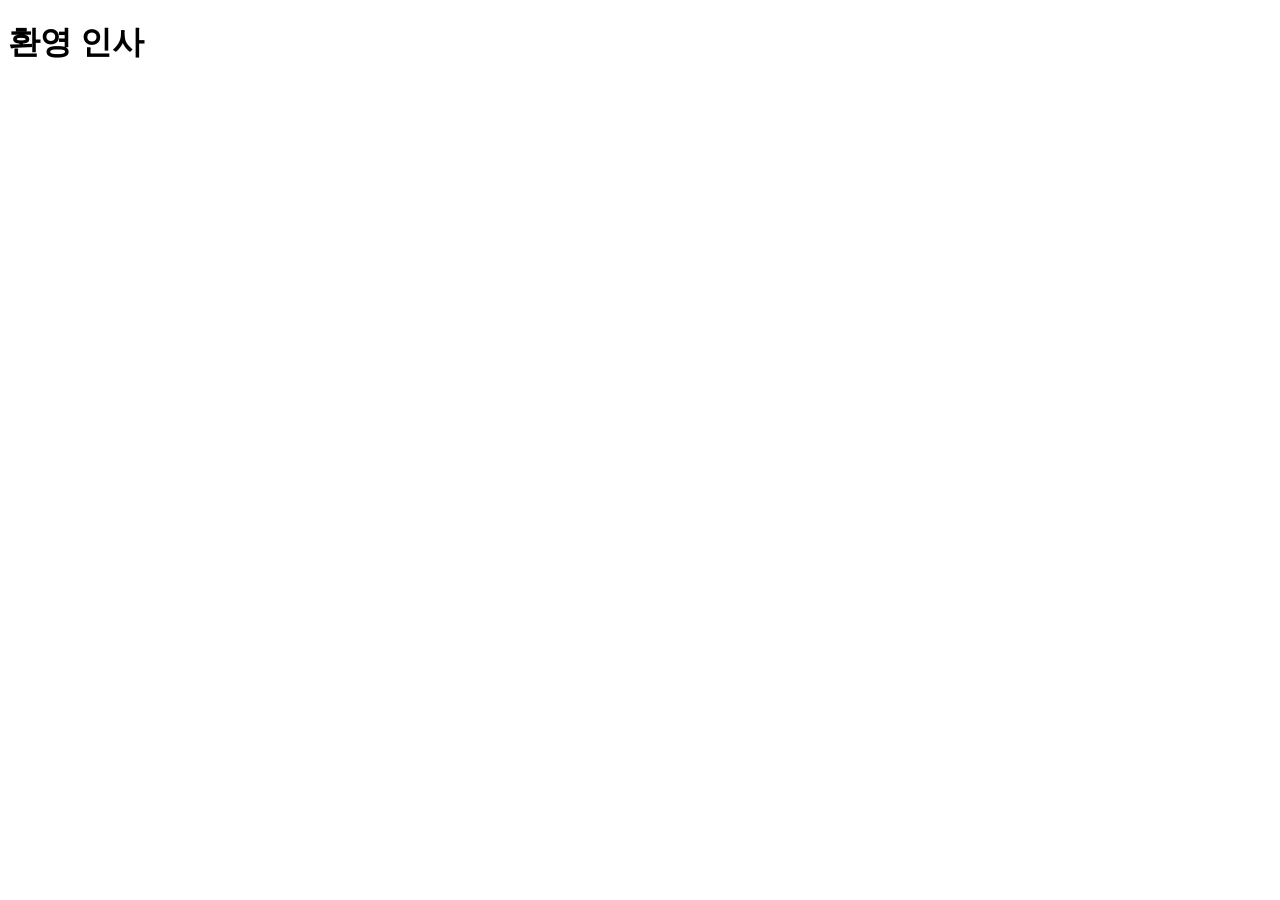
==== index.html @ 379d1c5e "index.html 생성 과제" ====
<!DOCTYPE html>
<html lang="en">
<head>
    <meta charset="UTF-8">
    <meta name="viewport" content="width=device-width, initial-scale=1.0">
    <title>Welcome SKALA</title>
</head>
<body>
    <h1>환영 인사</h1>
</body>
</html>
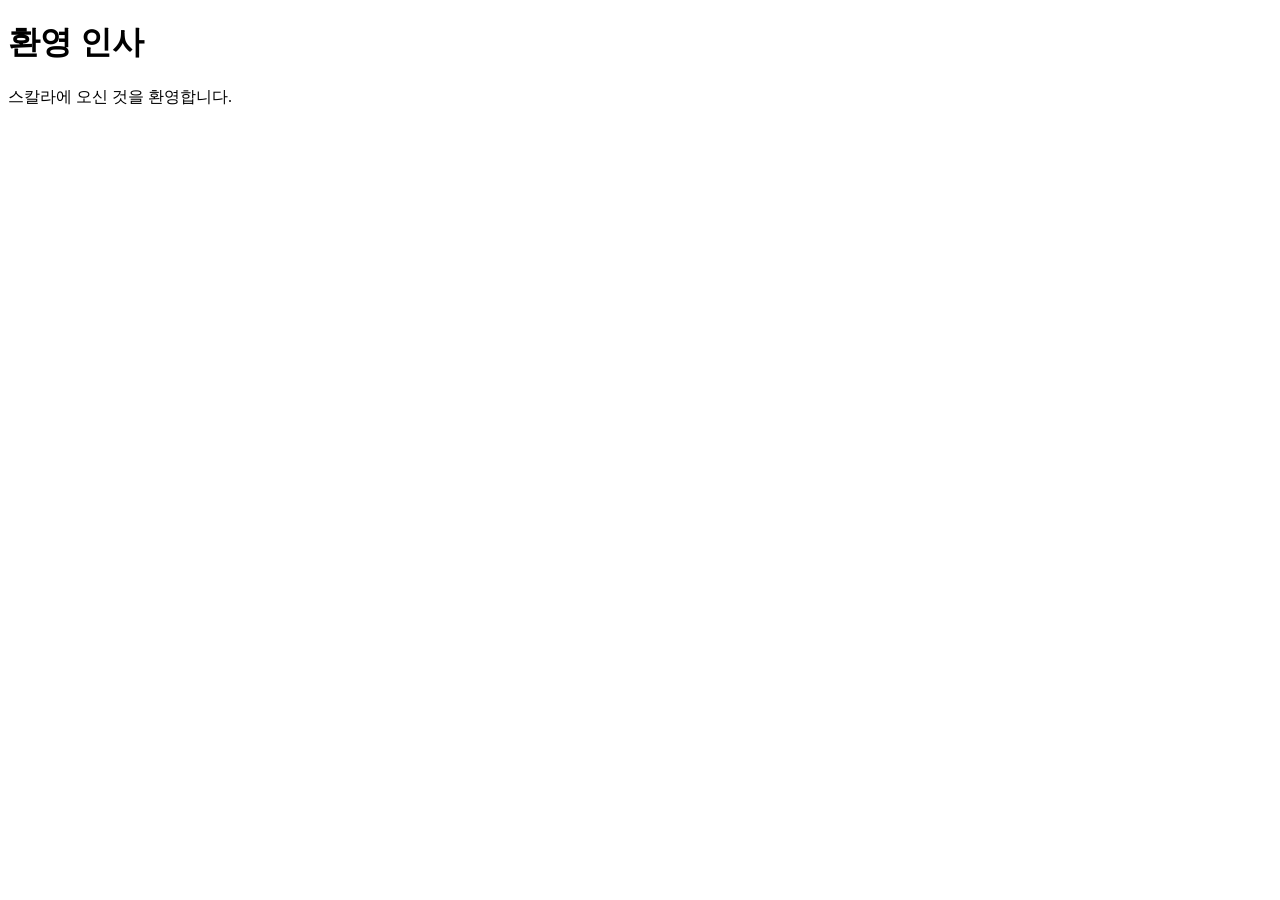
==== commit 0c40dca5: "index.html 과제 완료" ====
--- a/index.html
+++ b/index.html
@@ -7,5 +7,6 @@
 </head>
 <body>
     <h1>환영 인사</h1>
+    <p>스칼라에 오신 것을 환영합니다.</p>
 </body>
 </html>
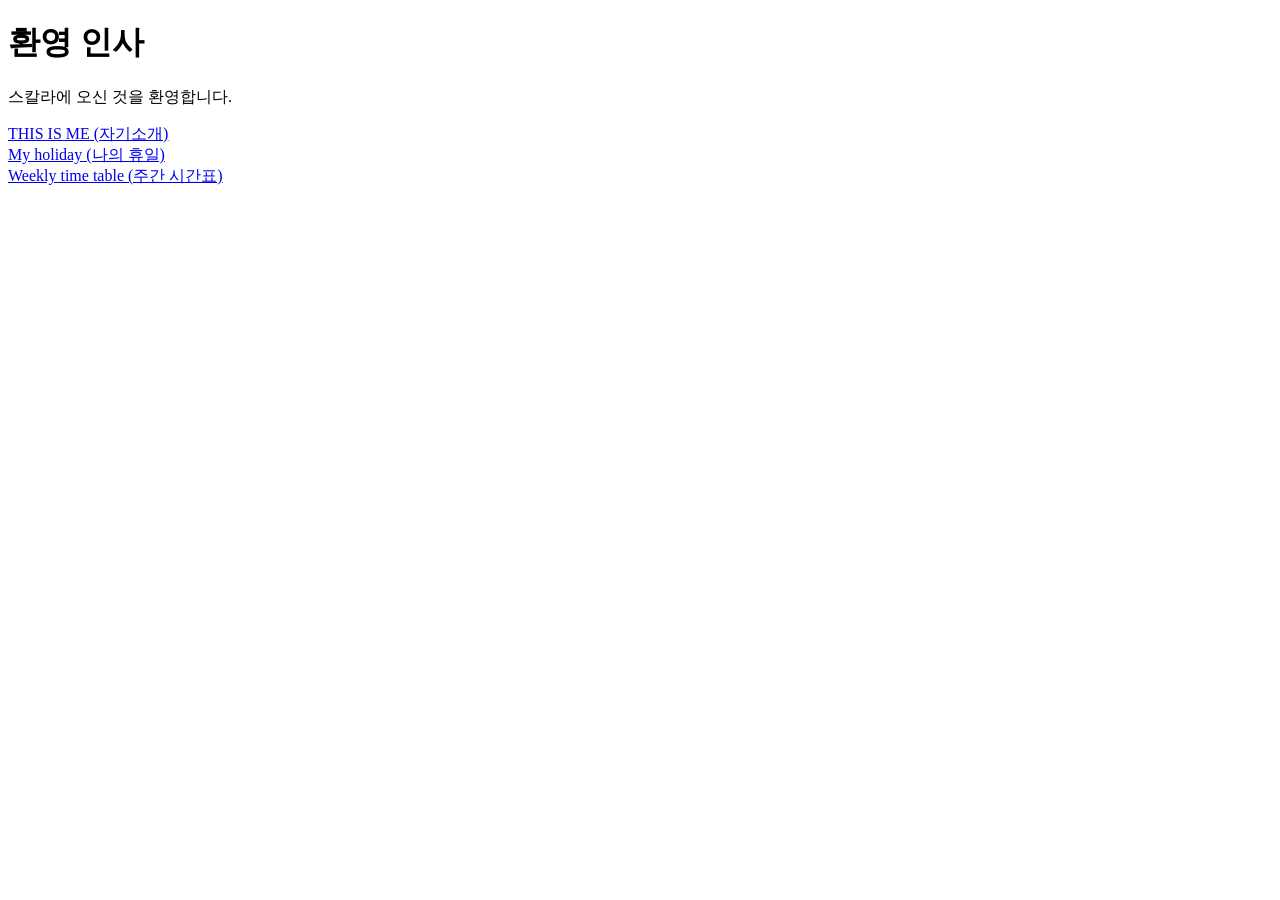
==== commit 7623c41d: "프로필, 시간표, 휴일 제작" ====
--- a/index.html
+++ b/index.html
@@ -8,5 +8,10 @@
 <body>
     <h1>환영 인사</h1>
     <p>스칼라에 오신 것을 환영합니다.</p>
+    <nav>
+    <a href="myProfile.html">THIS IS ME (자기소개) </a><br>
+    <a href="myHoliday.html">My holiday (나의 휴일)</a><br>
+    <a href="myClass.html">Weekly time table (주간 시간표)</a>
+</nav>
 </body>
 </html>
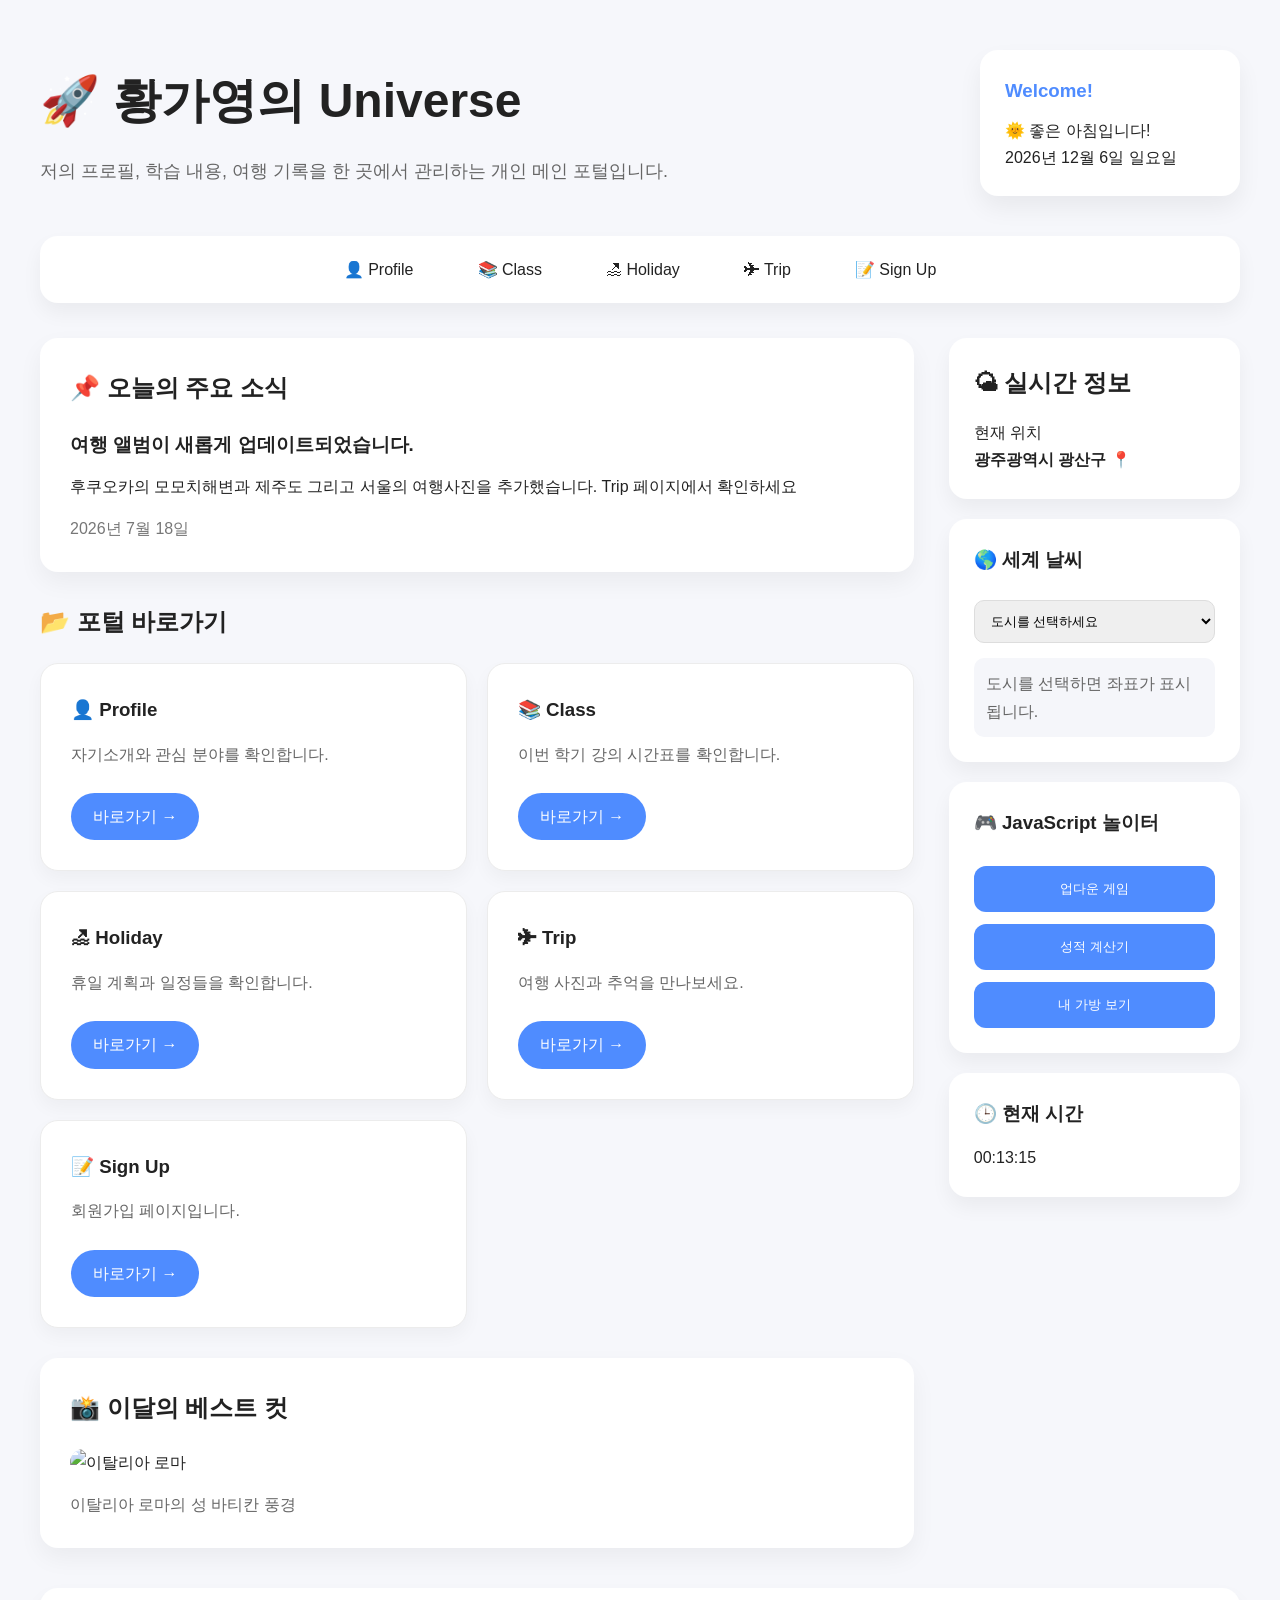
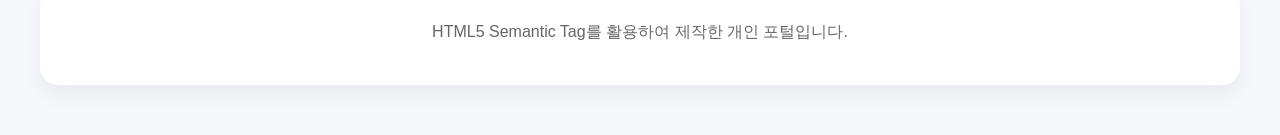
==== commit 283a5a50: "개인 포털 완성 및 수정" ====
--- a/index.html
+++ b/index.html
@@ -1,17 +1,299 @@
 <!DOCTYPE html>
-<html lang="en">
+<html lang="ko">
 <head>
     <meta charset="UTF-8">
     <meta name="viewport" content="width=device-width, initial-scale=1.0">
-    <title>Welcome SKALA</title>
+    <title>황가영의 Universe 🚀</title>
+
+    <link rel="preconnect" href="https://cdn.jsdelivr.net">
+<link href="https://cdn.jsdelivr.net/gh/orioncactus/pretendard/dist/web/static/pretendard.css" rel="stylesheet">
+
+    <link rel="stylesheet" href="css/style(index).css">
 </head>
+
 <body>
-    <h1>환영 인사</h1>
-    <p>스칼라에 오신 것을 환영합니다.</p>
+
+<div class="container">
+
+  
+
+    <header>
+
+        <div class="header-text">
+
+            <h1>🚀 황가영의 Universe</h1>
+
+            <p>
+                저의 프로필, 학습 내용, 여행 기록을 한 곳에서 관리하는
+                개인 메인 포털입니다.
+            </p>
+
+        </div>
+
+        <div class="welcome-card">
+
+            <h3>Welcome!</h3>
+
+            <p id="today"></p>
+
+        </div>
+
+    </header>
+
+
+
     <nav>
-    <a href="myProfile.html">THIS IS ME (자기소개) </a><br>
-    <a href="myHoliday.html">My holiday (나의 휴일)</a><br>
-    <a href="myClass.html">Weekly time table (주간 시간표)</a>
-</nav>
+
+        <ul>
+
+            <li><a href="myProfile.html">👤 Profile</a></li>
+
+            <li><a href="myClass.html">📚 Class</a></li>
+
+            <li><a href="myHoliday.html">🏖 Holiday</a></li>
+
+            <li><a href="myTrip.html">✈ Trip</a></li>
+
+            <li><a href="signUp.html">📝 Sign Up</a></li>
+
+        </ul>
+
+    </nav>
+
+
+
+
+
+    <div class="content-wrapper">
+
+
+
+
+        <main>
+
+
+
+
+            <section class="news">
+
+                <h2>📌 오늘의 주요 소식</h2>
+
+                <article>
+
+                    <h3>여행 앨범이 새롭게 업데이트되었습니다.</h3>
+
+                    <p>
+
+                       후쿠오카의 모모치해변과 제주도 그리고 서울의
+                       여행사진을 추가했습니다. Trip 페이지에서 확인하세요
+
+                    </p>
+
+                    <time datetime="2026-06-11">
+                        2026년 7월 18일
+                    </time>
+
+                </article>
+
+            </section>
+
+
+
+
+
+            <section class="portal">
+
+                <h2>📂 포털 바로가기</h2>
+
+                <div class="card-grid">
+
+                    <div class="portal-card">
+
+                        <h3>👤 Profile</h3>
+
+                        <p>자기소개와 관심 분야를 확인합니다.</p>
+
+                        <a href="myProfile.html">바로가기 →</a>
+
+                    </div>
+
+                    <div class="portal-card">
+
+                        <h3>📚 Class</h3>
+
+                        <p>이번 학기 강의 시간표를 확인합니다.</p>
+
+                        <a href="myClass.html">바로가기 →</a>
+
+                    </div>
+
+                    <div class="portal-card">
+
+                        <h3>🏖 Holiday</h3>
+
+                        <p>휴일 계획과 일정들을 확인합니다.</p>
+
+                        <a href="myHoliday.html">바로가기 →</a>
+
+                    </div>
+
+                    <div class="portal-card">
+
+                        <h3>✈ Trip</h3>
+
+                        <p>여행 사진과 추억을 만나보세요.</p>
+
+                        <a href="myTrip.html">바로가기 →</a>
+
+                    </div>
+
+                    <div class="portal-card">
+
+                        <h3>📝 Sign Up</h3>
+
+                        <p>회원가입 페이지입니다.</p>
+
+                        <a href="signUp.html">바로가기 →</a>
+
+                    </div>
+
+                </div>
+
+            </section>
+
+
+
+
+
+            <section class="gallery">
+
+                <h2>📸 이달의 베스트 컷</h2>
+
+                <figure>
+
+                    <img src="/media/로마.jpg"
+                         alt="이탈리아 로마"
+                         width="100%">
+
+                    <figcaption>
+
+                        이탈리아 로마의 성 바티칸 풍경
+
+                    </figcaption>
+
+                </figure>
+
+            </section>
+
+        </main>
+
+
+        <aside>
+
+
+
+            <section class="info-box">
+
+                <h2>🌤 실시간 정보</h2>
+
+                <p>현재 위치</p>
+
+                <strong>광주광역시 광산구 📍</strong>
+
+            </section>
+
+
+
+            <section class="info-box">
+
+                <h3>🌎 세계 날씨</h3>
+
+                <select id="city-select">
+
+                    <option value="none">도시를 선택하세요</option>
+
+                    <option value="37.56,126.97">
+                        🇰🇷 서울
+                    </option>
+
+                    <option value="35.67,139.65">
+                        🇯🇵 도쿄
+                    </option>
+
+                    <option value="48.85,2.35">
+                        🇫🇷 파리
+                    </option>
+
+                </select>
+
+                <div id="weather-box">
+
+                    도시를 선택하면 좌표가 표시됩니다.
+
+                </div>
+
+            </section>
+
+
+
+            <section class="info-box">
+
+                <h3>🎮 JavaScript 놀이터</h3>
+
+                <button onclick="startGame()">
+                    업다운 게임
+                </button>
+
+                <button onclick="checkGrade()">
+                    성적 계산기
+                </button>
+
+                <button onclick="showMyBag()">
+                    내 가방 보기
+                </button>
+
+            </section>
+
+
+
+            <section class="info-box">
+
+                <h3>🕒 현재 시간</h3>
+
+                <p id="clock"></p>
+
+            </section>
+
+        </aside>
+
+    </div>
+
+
+
+    <footer>
+
+
+        <p>
+
+            HTML5 Semantic Tag를 활용하여 제작한 개인 포털입니다.
+
+        </p>
+
+
+    </footer>
+
+</div>
+
+
+
+<script src="script/upDown.js"></script>
+<script src="script/grade.js"></script>
+<script src="script/bag.js"></script>
+
+
+<script type="module" src="script/realtimeInfo.js"></script>
+
+<script src="script/index.js"></script>
+
 </body>
 </html>
--- a/css/style(index).css
+++ b/css/style(index).css
@@ -0,0 +1,444 @@
+/* ===========================
+   RESET
+=========================== */
+
+*{
+    margin:0;
+    padding:0;
+    box-sizing:border-box;
+     font-family:'Pretendard',sans-serif;
+}
+
+body{
+    font-family:"Pretendard",sans-serif;
+    background:#f6f7fb;
+    color:#222;
+    line-height:1.7;
+}
+
+a{
+    text-decoration:none;
+    color:inherit;
+}
+
+img{
+    display:block;
+}
+
+
+/* ===========================
+   CONTAINER
+=========================== */
+
+.container{
+    width:1200px;
+    margin:50px auto;
+}
+
+
+/* ===========================
+   HEADER
+=========================== */
+
+header{
+
+    display:flex;
+    justify-content:space-between;
+    align-items:center;
+
+    margin-bottom:40px;
+}
+
+.header-text h1{
+
+    font-size:48px;
+
+    margin-bottom:15px;
+}
+
+.header-text p{
+
+    color:#666;
+
+    font-size:18px;
+}
+
+.welcome-card{
+
+    background:white;
+
+    width:260px;
+
+    padding:25px;
+
+    border-radius:18px;
+
+    box-shadow:0 12px 25px rgba(0,0,0,.06);
+
+}
+
+.welcome-card h3{
+
+    margin-bottom:10px;
+
+    color:#4F8CFF;
+}
+
+
+/* ===========================
+   NAV
+=========================== */
+
+nav{
+
+    background:white;
+
+    border-radius:18px;
+
+    box-shadow:0 10px 20px rgba(0,0,0,.05);
+
+    margin-bottom:35px;
+}
+
+nav ul{
+
+    display:flex;
+
+    justify-content:center;
+
+    list-style:none;
+}
+
+nav li{
+
+    padding:20px 10px;
+}
+
+nav a{
+
+    padding:12px 22px;
+
+    border-radius:12px;
+
+    transition:.3s;
+}
+
+nav a:hover{
+
+    background:#4F8CFF;
+
+    color:white;
+}
+
+
+/* ===========================
+   CONTENT
+=========================== */
+
+.content-wrapper{
+
+    display:flex;
+
+    gap:35px;
+}
+
+main{
+
+    flex:3;
+}
+
+aside{
+
+    flex:1;
+}
+
+
+/* ===========================
+   NEWS
+=========================== */
+
+.news{
+
+    background:white;
+
+    border-radius:18px;
+
+    padding:30px;
+
+    margin-bottom:30px;
+
+    box-shadow:0 10px 25px rgba(0,0,0,.05);
+}
+
+.news h2{
+
+    margin-bottom:20px;
+}
+
+.news article h3{
+
+    margin-bottom:12px;
+}
+
+.news time{
+
+    display:block;
+
+    margin-top:15px;
+
+    color:#777;
+}
+
+
+/* ===========================
+   PORTAL CARD
+=========================== */
+
+.portal{
+
+    margin-bottom:30px;
+}
+
+.portal h2{
+
+    margin-bottom:20px;
+}
+
+.card-grid{
+
+    display:grid;
+
+    grid-template-columns:repeat(2,1fr);
+
+    gap:20px;
+}
+
+.portal-card{
+
+    background:white;
+
+    border-radius:18px;
+
+    padding:30px;
+
+    border:1px solid #ececec;
+
+    transition:.3s;
+
+    box-shadow:0 8px 18px rgba(0,0,0,.04);
+}
+
+.portal-card:hover{
+
+    transform:translateY(-8px);
+
+    box-shadow:0 20px 40px rgba(0,0,0,.08);
+
+    border-color:#4F8CFF;
+}
+
+.portal-card h3{
+
+    margin-bottom:15px;
+}
+
+.portal-card p{
+
+    color:#666;
+
+    margin-bottom:25px;
+}
+
+.portal-card a{
+
+    display:inline-block;
+
+    background:#4F8CFF;
+
+    color:white;
+
+    padding:10px 22px;
+
+    border-radius:30px;
+
+    transition:.3s;
+}
+
+.portal-card a:hover{
+
+    background:#111;
+}
+
+
+/* ===========================
+   GALLERY
+=========================== */
+
+.gallery{
+
+    background:white;
+
+    padding:30px;
+
+    border-radius:18px;
+
+    box-shadow:0 10px 25px rgba(0,0,0,.05);
+}
+
+.gallery h2{
+
+    margin-bottom:20px;
+}
+
+.gallery img{
+
+    border-radius:15px;
+
+    margin-bottom:15px;
+}
+
+.gallery figcaption{
+
+    color:#666;
+}
+
+
+/* ===========================
+   ASIDE
+=========================== */
+
+.info-box{
+
+    background:white;
+
+    padding:25px;
+
+    border-radius:18px;
+
+    margin-bottom:20px;
+
+    box-shadow:0 10px 20px rgba(0,0,0,.05);
+}
+
+.info-box h2,
+.info-box h3{
+
+    margin-bottom:15px;
+}
+
+.info-box select{
+
+    width:100%;
+
+    padding:12px;
+
+    border-radius:10px;
+
+    border:1px solid #ddd;
+
+    margin-top:10px;
+
+    margin-bottom:15px;
+}
+
+#weather-box{
+
+    padding:12px;
+
+    background:#f5f6fa;
+
+    border-radius:10px;
+
+    color:#666;
+}
+
+.info-box button{
+
+    width:100%;
+
+    padding:14px;
+
+    border:none;
+
+    background:#4F8CFF;
+
+    color:white;
+
+    border-radius:12px;
+
+    margin-top:12px;
+
+    cursor:pointer;
+
+    transition:.3s;
+}
+
+.info-box button:hover{
+
+    background:#111;
+}
+
+
+/* ===========================
+   FOOTER
+=========================== */
+
+footer{
+
+    margin-top:40px;
+
+    background:white;
+
+    border-radius:18px;
+
+    padding:30px;
+
+    text-align:center;
+
+    color:#666;
+
+    box-shadow:0 10px 20px rgba(0,0,0,.05);
+}
+
+footer p{
+
+    margin-bottom:10px;
+}
+
+
+/* ===========================
+   MOBILE
+=========================== */
+
+@media(max-width:1200px){
+
+.container{
+
+    width:95%;
+}
+
+.content-wrapper{
+
+    flex-direction:column;
+}
+
+header{
+
+    flex-direction:column;
+
+    gap:25px;
+
+    align-items:flex-start;
+}
+
+.card-grid{
+
+    grid-template-columns:1fr;
+}
+
+nav ul{
+
+    flex-wrap:wrap;
+}
+
+}
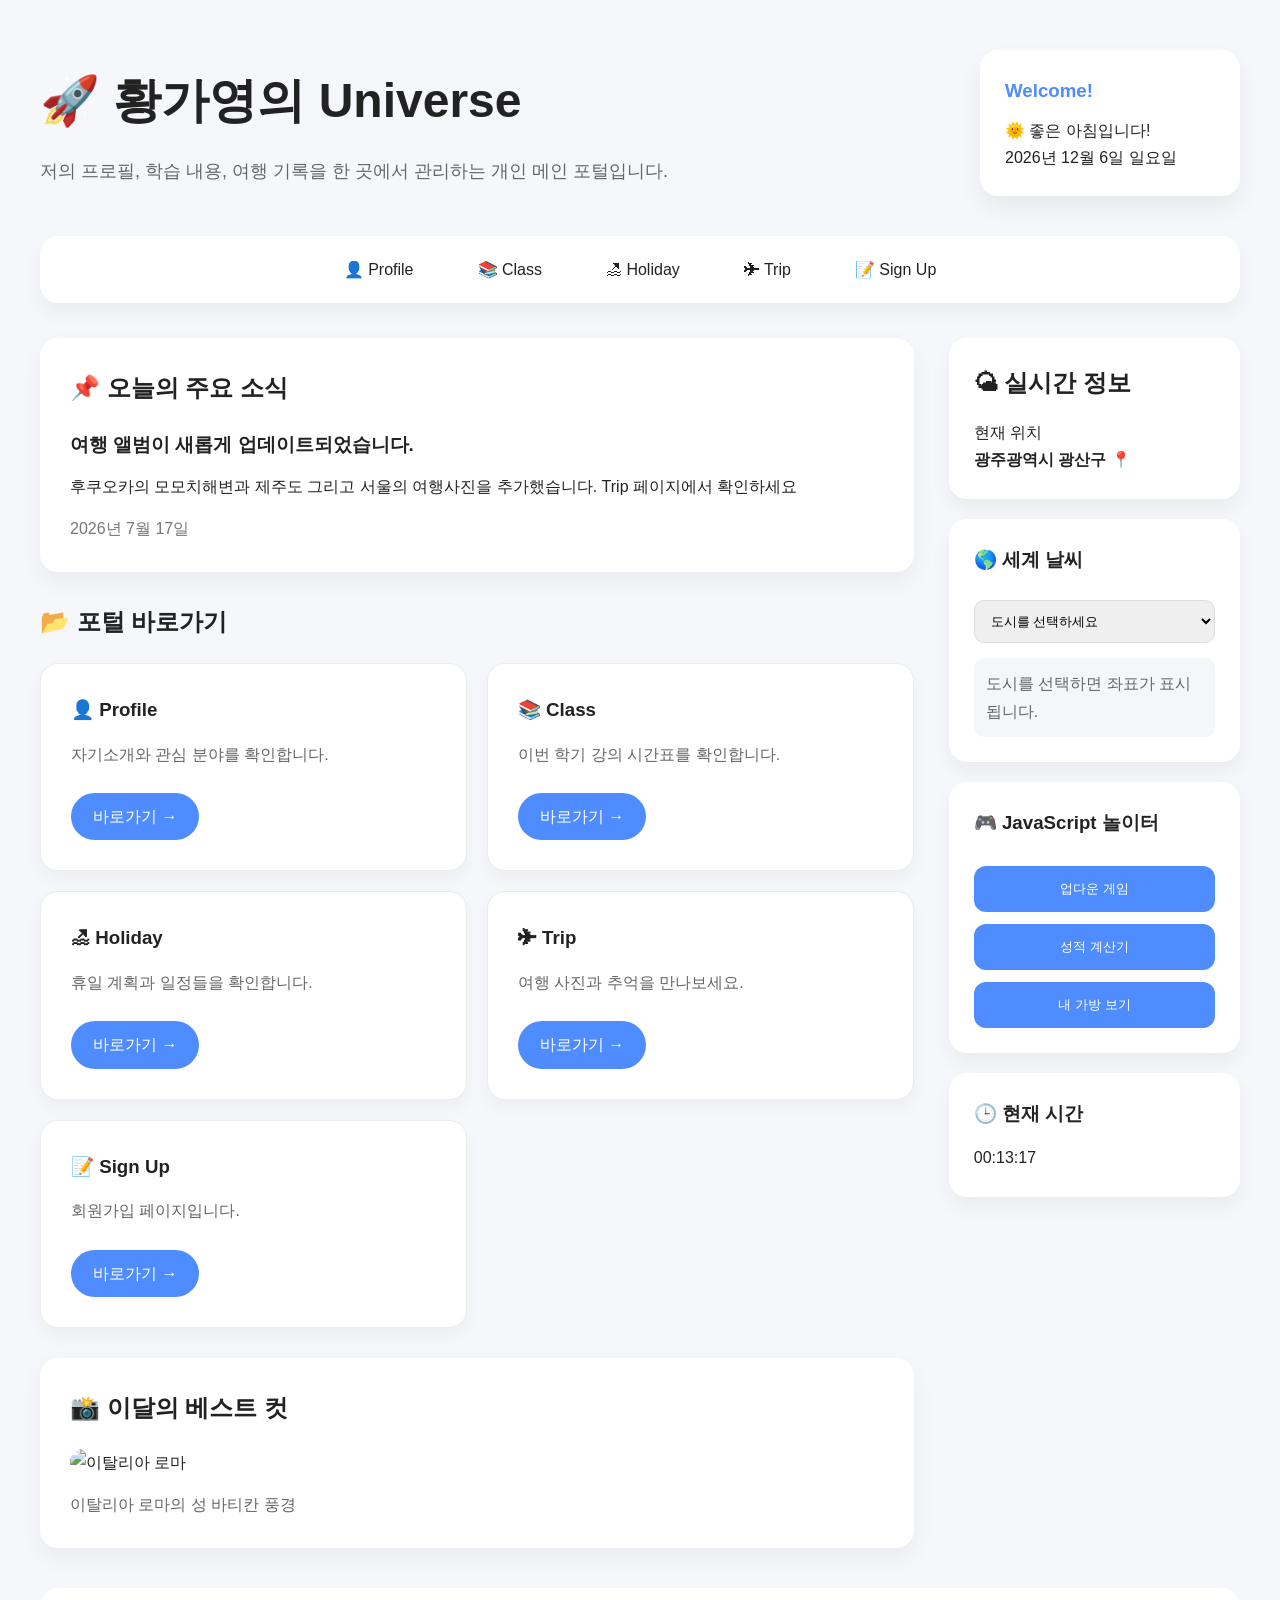
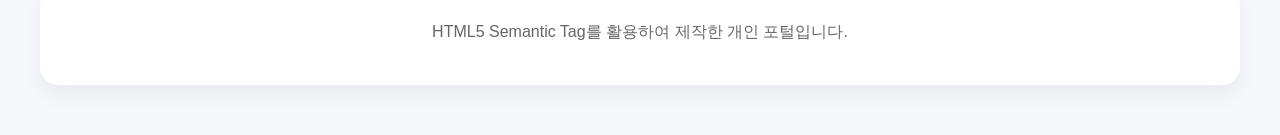
==== commit 2ae36c92: "index 간단한 날짜 수정" ====
--- a/index.html
+++ b/index.html
@@ -90,7 +90,7 @@
                     </p>
 
                     <time datetime="2026-06-11">
-                        2026년 7월 18일
+                        2026년 7월 17일
                     </time>
 
                 </article>
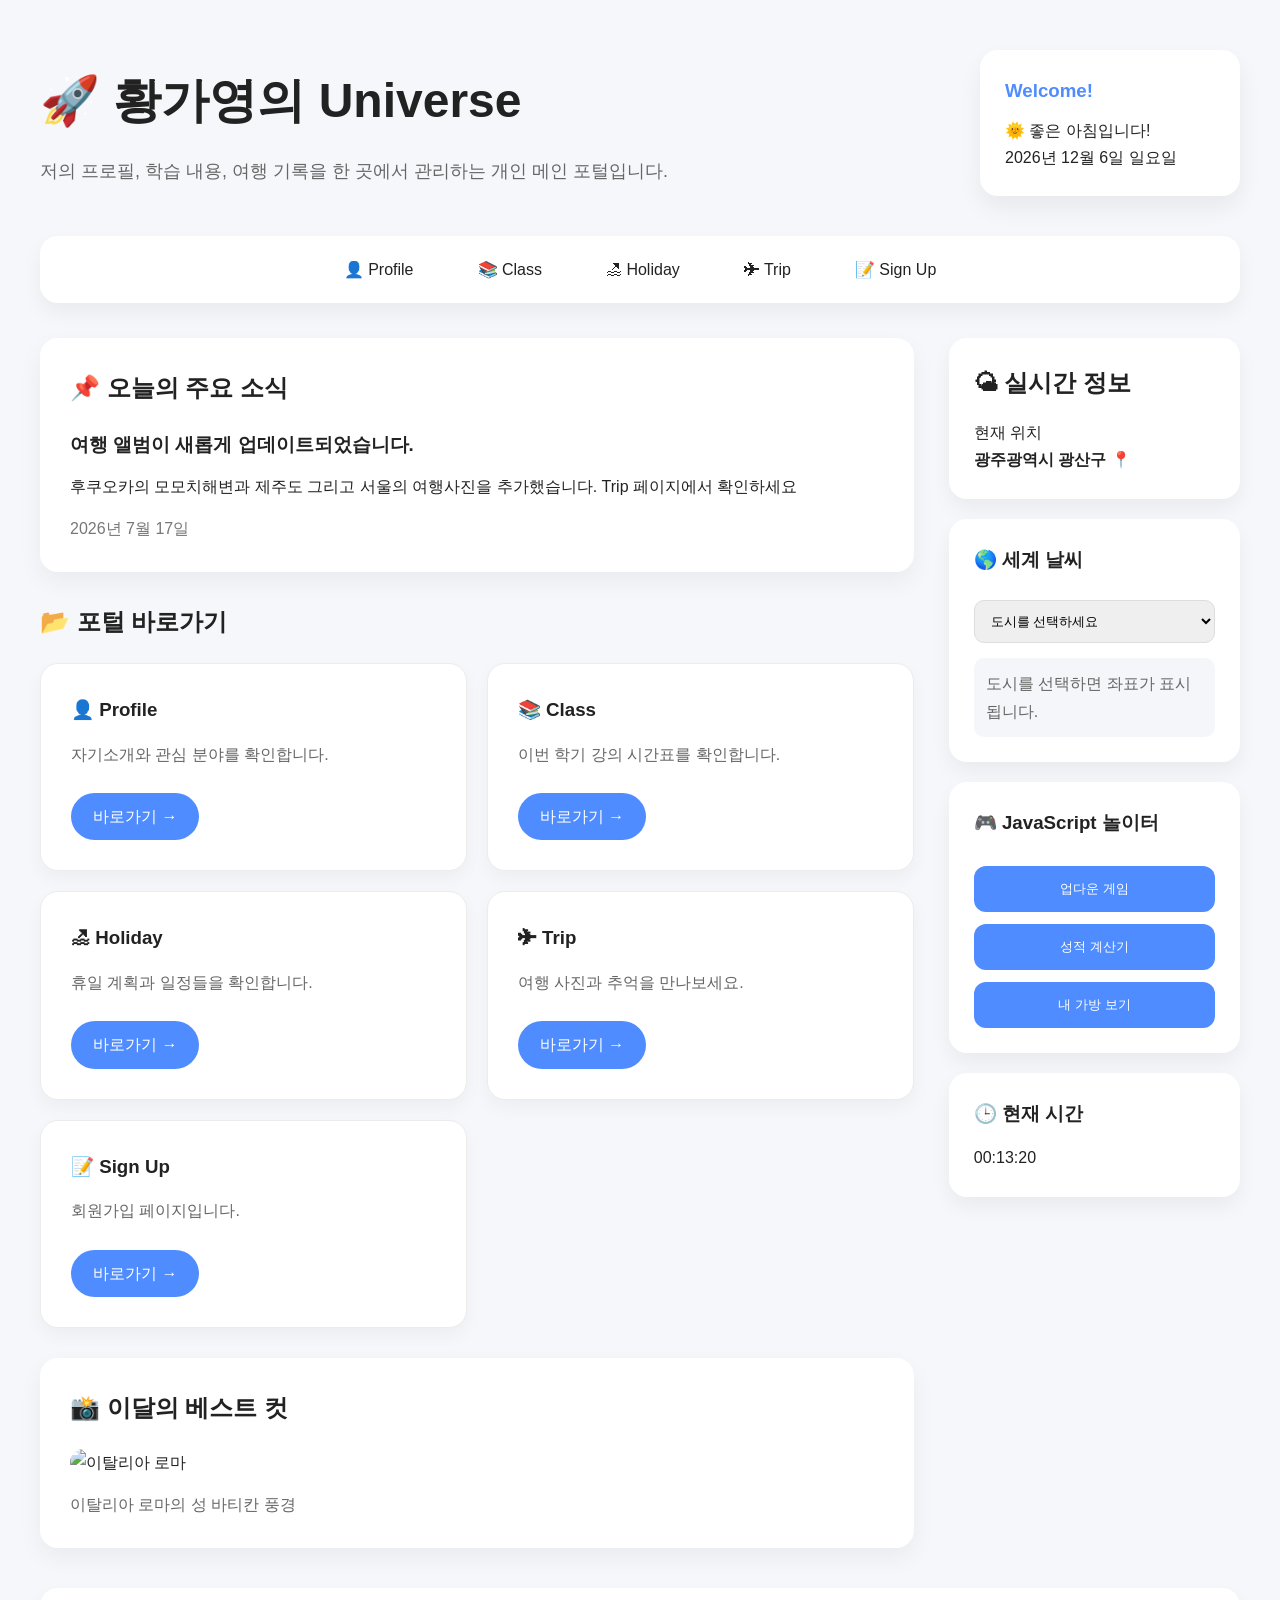
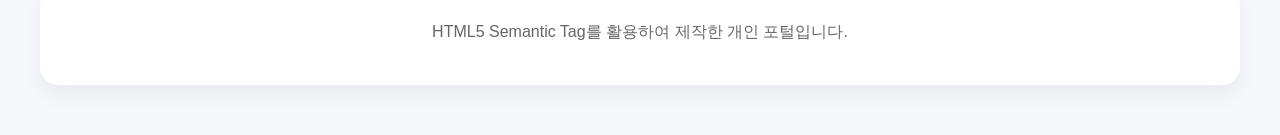
==== commit e9c9c57d: "이미지 오류 문제 수정" ====
--- a/index.html
+++ b/index.html
@@ -171,7 +171,7 @@
 
                 <figure>
 
-                    <img src="/media/로마.jpg"
+                    <img src="media/로마.jpg"
                          alt="이탈리아 로마"
                          width="100%">
 
@@ -296,4 +296,4 @@
 <script src="script/index.js"></script>
 
 </body>
-</html>+</html>
--- a/css/style(index).css
+++ b/css/style(index).css
@@ -1,6 +1,4 @@
-/* ===========================
-   RESET
-=========================== */
+
 
 *{
     margin:0;
@@ -26,9 +24,6 @@
 }
 
 
-/* ===========================
-   CONTAINER
-=========================== */
 
 .container{
     width:1200px;
@@ -36,9 +31,7 @@
 }
 
 
-/* ===========================
-   HEADER
-=========================== */
+
 
 header{
 
@@ -85,9 +78,7 @@
 }
 
 
-/* ===========================
-   NAV
-=========================== */
+
 
 nav{
 
@@ -131,9 +122,6 @@
 }
 
 
-/* ===========================
-   CONTENT
-=========================== */
 
 .content-wrapper{
 
@@ -153,9 +141,6 @@
 }
 
 
-/* ===========================
-   NEWS
-=========================== */
 
 .news{
 
@@ -190,9 +175,7 @@
 }
 
 
-/* ===========================
-   PORTAL CARD
-=========================== */
+
 
 .portal{
 
@@ -270,9 +253,6 @@
 }
 
 
-/* ===========================
-   GALLERY
-=========================== */
 
 .gallery{
 
@@ -303,9 +283,6 @@
 }
 
 
-/* ===========================
-   ASIDE
-=========================== */
 
 .info-box{
 
@@ -379,9 +356,7 @@
 }
 
 
-/* ===========================
-   FOOTER
-=========================== */
+
 
 footer{
 
@@ -406,9 +381,7 @@
 }
 
 
-/* ===========================
-   MOBILE
-=========================== */
+
 
 @media(max-width:1200px){
 
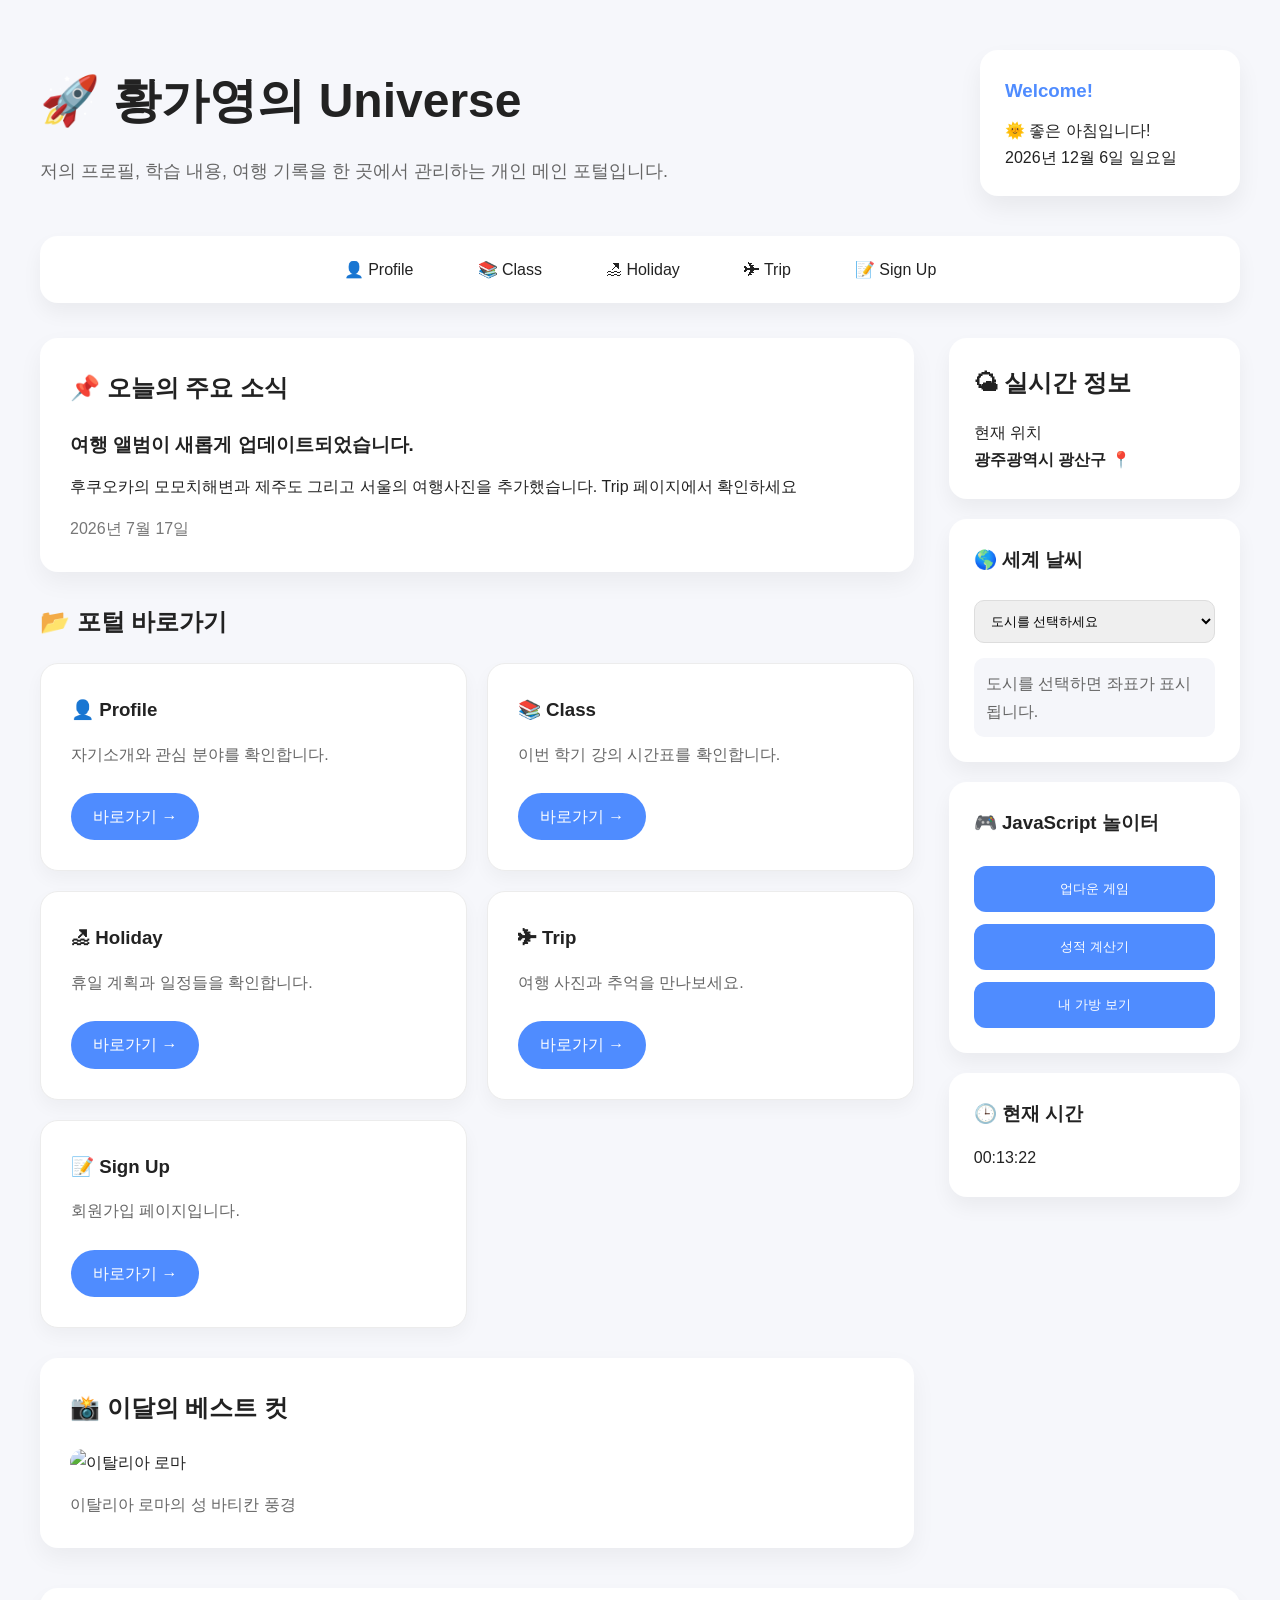
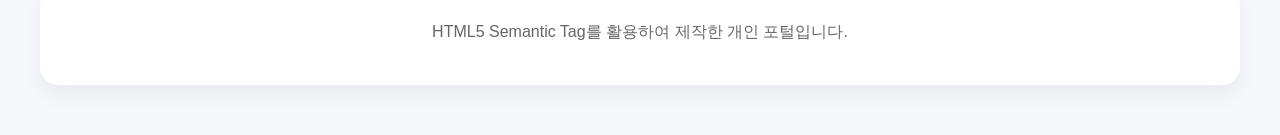
==== commit 844754e9: "사진이 안나오는 문제 수정" ====
--- a/index.html
+++ b/index.html
@@ -171,7 +171,7 @@
 
                 <figure>
 
-                    <img src="media/로마.jpg"
+                    <img src="media/roma.jpg"
                          alt="이탈리아 로마"
                          width="100%">
 
